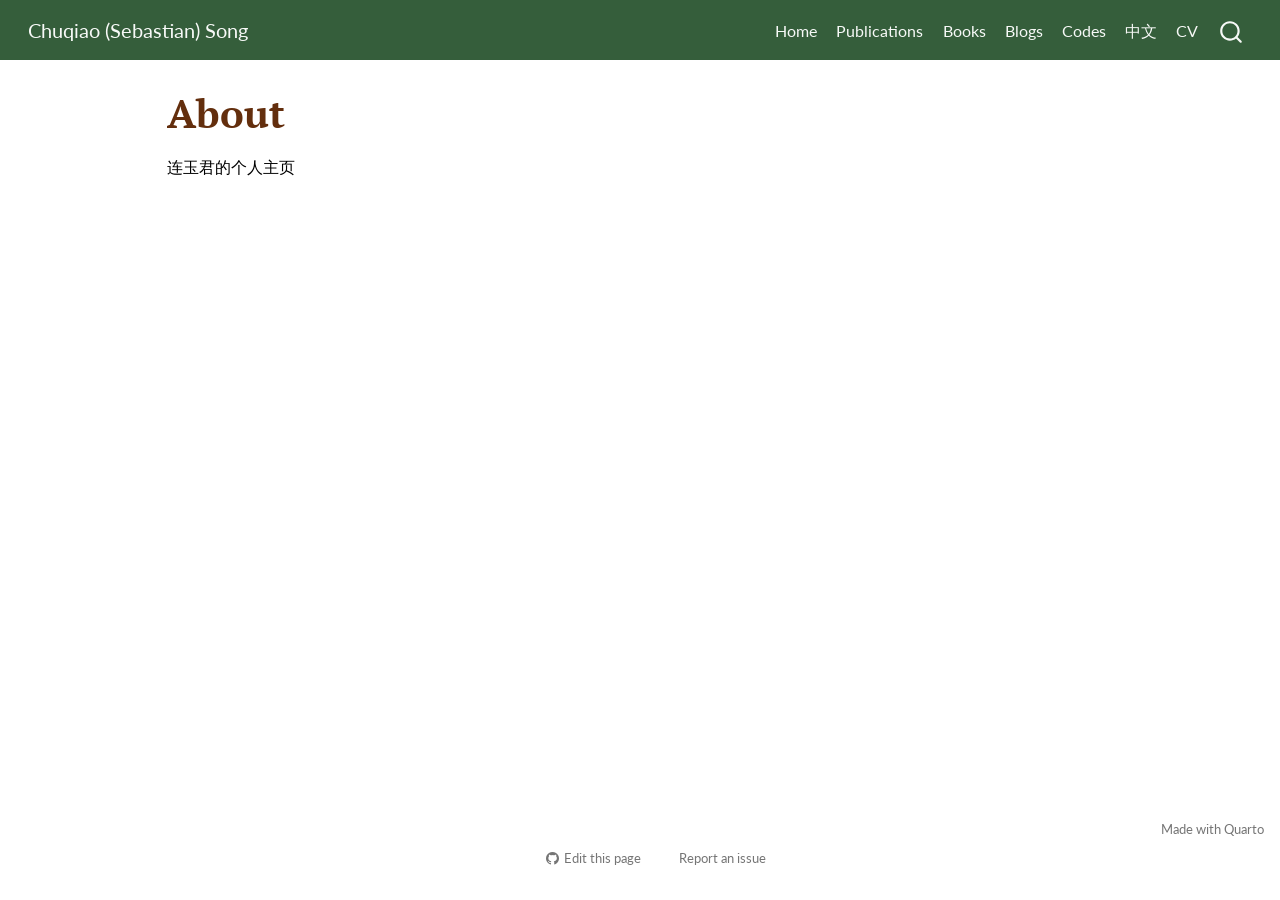
==== docs/about.html @ 5f9dcbe9 "page" ====
<!DOCTYPE html>
<html xmlns="http://www.w3.org/1999/xhtml" lang="en" xml:lang="en"><head>

<meta charset="utf-8">
<meta name="generator" content="quarto-1.8.26">

<meta name="viewport" content="width=device-width, initial-scale=1.0, user-scalable=yes">


<title>About – Chuqiao (Sebastian) Song</title>
<style>
code{white-space: pre-wrap;}
span.smallcaps{font-variant: small-caps;}
div.columns{display: flex; gap: min(4vw, 1.5em);}
div.column{flex: auto; overflow-x: auto;}
div.hanging-indent{margin-left: 1.5em; text-indent: -1.5em;}
ul.task-list{list-style: none;}
ul.task-list li input[type="checkbox"] {
  width: 0.8em;
  margin: 0 0.8em 0.2em -1em; /* quarto-specific, see https://github.com/quarto-dev/quarto-cli/issues/4556 */ 
  vertical-align: middle;
}
</style>


<script src="site_libs/quarto-nav/quarto-nav.js"></script>
<script src="site_libs/quarto-nav/headroom.min.js"></script>
<script src="site_libs/clipboard/clipboard.min.js"></script>
<script src="site_libs/quarto-search/autocomplete.umd.js"></script>
<script src="site_libs/quarto-search/fuse.min.js"></script>
<script src="site_libs/quarto-search/quarto-search.js"></script>
<meta name="quarto:offset" content="./">
<link href="./images/IMEG_1309.HEIC" rel="icon">
<script src="site_libs/quarto-html/quarto.js" type="module"></script>
<script src="site_libs/quarto-html/tabsets/tabsets.js" type="module"></script>
<script src="site_libs/quarto-html/axe/axe-check.js" type="module"></script>
<script src="site_libs/quarto-html/popper.min.js"></script>
<script src="site_libs/quarto-html/tippy.umd.min.js"></script>
<script src="site_libs/quarto-html/anchor.min.js"></script>
<link href="site_libs/quarto-html/tippy.css" rel="stylesheet">
<link href="site_libs/quarto-html/quarto-syntax-highlighting-2655609e4c4ce2e7dd4199da68fd4791.css" rel="stylesheet" id="quarto-text-highlighting-styles">
<script src="site_libs/bootstrap/bootstrap.min.js"></script>
<link href="site_libs/bootstrap/bootstrap-icons.css" rel="stylesheet">
<link href="site_libs/bootstrap/bootstrap-dcd3f882ce34d46ee7077e423b65942c.min.css" rel="stylesheet" append-hash="true" id="quarto-bootstrap" data-mode="light">
<script id="quarto-search-options" type="application/json">{
  "location": "navbar",
  "copy-button": false,
  "collapse-after": 3,
  "panel-placement": "end",
  "type": "overlay",
  "limit": 50,
  "keyboard-shortcut": [
    "f",
    "/",
    "s"
  ],
  "show-item-context": false,
  "language": {
    "search-no-results-text": "No results",
    "search-matching-documents-text": "matching documents",
    "search-copy-link-title": "Copy link to search",
    "search-hide-matches-text": "Hide additional matches",
    "search-more-match-text": "more match in this document",
    "search-more-matches-text": "more matches in this document",
    "search-clear-button-title": "Clear",
    "search-text-placeholder": "",
    "search-detached-cancel-button-title": "Cancel",
    "search-submit-button-title": "Submit",
    "search-label": "Search"
  }
}</script>


</head>

<body class="nav-fixed quarto-light">

<div id="quarto-search-results"></div>
  <header id="quarto-header" class="headroom fixed-top">
    <nav class="navbar navbar-expand-lg " data-bs-theme="dark">
      <div class="navbar-container container-fluid">
      <div class="navbar-brand-container mx-auto">
    <a class="navbar-brand" href="./index.html">
    <span class="navbar-title">Chuqiao (Sebastian) Song</span>
    </a>
  </div>
            <div id="quarto-search" class="" title="Search"></div>
          <button class="navbar-toggler" type="button" data-bs-toggle="collapse" data-bs-target="#navbarCollapse" aria-controls="navbarCollapse" role="menu" aria-expanded="false" aria-label="Toggle navigation" onclick="if (window.quartoToggleHeadroom) { window.quartoToggleHeadroom(); }">
  <span class="navbar-toggler-icon"></span>
</button>
          <div class="collapse navbar-collapse" id="navbarCollapse">
            <ul class="navbar-nav navbar-nav-scroll ms-auto">
  <li class="nav-item">
    <a class="nav-link" href="./index.html"> 
<span class="menu-text">Home</span></a>
  </li>  
  <li class="nav-item">
    <a class="nav-link" href="./publications.html"> 
<span class="menu-text">Publications</span></a>
  </li>  
  <li class="nav-item">
    <a class="nav-link" href="./books.html"> 
<span class="menu-text">Books</span></a>
  </li>  
  <li class="nav-item">
    <a class="nav-link" href="./blog.html"> 
<span class="menu-text">Blogs</span></a>
  </li>  
  <li class="nav-item">
    <a class="nav-link" href="./codes.html"> 
<span class="menu-text">Codes</span></a>
  </li>  
  <li class="nav-item">
    <a class="nav-link" href="./Chinese.html"> 
<span class="menu-text">中文</span></a>
  </li>  
  <li class="nav-item">
    <a class="nav-link" href="./CV_Chuqiao_SONG_Final.pdf"> 
<span class="menu-text">CV</span></a>
  </li>  
</ul>
          </div> <!-- /navcollapse -->
            <div class="quarto-navbar-tools">
</div>
      </div> <!-- /container-fluid -->
    </nav>
</header>
<!-- content -->
<div id="quarto-content" class="quarto-container page-columns page-rows-contents page-layout-article page-navbar">
<!-- sidebar -->
<!-- margin-sidebar -->
    <div id="quarto-margin-sidebar" class="sidebar margin-sidebar zindex-bottom">
        
    </div>
<!-- main -->
<main class="content" id="quarto-document-content">

<header id="title-block-header" class="quarto-title-block default">
<div class="quarto-title">
<h1 class="title">About</h1>
</div>



<div class="quarto-title-meta">

    
  
    
  </div>
  


</header>


<p>连玉君的个人主页</p>



</main> <!-- /main -->
<script id="quarto-html-after-body" type="application/javascript">
  window.document.addEventListener("DOMContentLoaded", function (event) {
    const icon = "";
    const anchorJS = new window.AnchorJS();
    anchorJS.options = {
      placement: 'right',
      icon: icon
    };
    anchorJS.add('.anchored');
    const isCodeAnnotation = (el) => {
      for (const clz of el.classList) {
        if (clz.startsWith('code-annotation-')) {                     
          return true;
        }
      }
      return false;
    }
    const onCopySuccess = function(e) {
      // button target
      const button = e.trigger;
      // don't keep focus
      button.blur();
      // flash "checked"
      button.classList.add('code-copy-button-checked');
      var currentTitle = button.getAttribute("title");
      button.setAttribute("title", "Copied!");
      let tooltip;
      if (window.bootstrap) {
        button.setAttribute("data-bs-toggle", "tooltip");
        button.setAttribute("data-bs-placement", "left");
        button.setAttribute("data-bs-title", "Copied!");
        tooltip = new bootstrap.Tooltip(button, 
          { trigger: "manual", 
            customClass: "code-copy-button-tooltip",
            offset: [0, -8]});
        tooltip.show();    
      }
      setTimeout(function() {
        if (tooltip) {
          tooltip.hide();
          button.removeAttribute("data-bs-title");
          button.removeAttribute("data-bs-toggle");
          button.removeAttribute("data-bs-placement");
        }
        button.setAttribute("title", currentTitle);
        button.classList.remove('code-copy-button-checked');
      }, 1000);
      // clear code selection
      e.clearSelection();
    }
    const getTextToCopy = function(trigger) {
      const outerScaffold = trigger.parentElement.cloneNode(true);
      const codeEl = outerScaffold.querySelector('code');
      for (const childEl of codeEl.children) {
        if (isCodeAnnotation(childEl)) {
          childEl.remove();
        }
      }
      return codeEl.innerText;
    }
    const clipboard = new window.ClipboardJS('.code-copy-button:not([data-in-quarto-modal])', {
      text: getTextToCopy
    });
    clipboard.on('success', onCopySuccess);
    if (window.document.getElementById('quarto-embedded-source-code-modal')) {
      const clipboardModal = new window.ClipboardJS('.code-copy-button[data-in-quarto-modal]', {
        text: getTextToCopy,
        container: window.document.getElementById('quarto-embedded-source-code-modal')
      });
      clipboardModal.on('success', onCopySuccess);
    }
      var localhostRegex = new RegExp(/^(?:http|https):\/\/localhost\:?[0-9]*\//);
      var mailtoRegex = new RegExp(/^mailto:/);
        var filterRegex = new RegExp("https:\/\/songcssebastian\.github\.io");
      var isInternal = (href) => {
          return filterRegex.test(href) || localhostRegex.test(href) || mailtoRegex.test(href);
      }
      // Inspect non-navigation links and adorn them if external
     var links = window.document.querySelectorAll('a[href]:not(.nav-link):not(.navbar-brand):not(.toc-action):not(.sidebar-link):not(.sidebar-item-toggle):not(.pagination-link):not(.no-external):not([aria-hidden]):not(.dropdown-item):not(.quarto-navigation-tool):not(.about-link)');
      for (var i=0; i<links.length; i++) {
        const link = links[i];
        if (!isInternal(link.href)) {
          // undo the damage that might have been done by quarto-nav.js in the case of
          // links that we want to consider external
          if (link.dataset.originalHref !== undefined) {
            link.href = link.dataset.originalHref;
          }
        }
      }
    function tippyHover(el, contentFn, onTriggerFn, onUntriggerFn) {
      const config = {
        allowHTML: true,
        maxWidth: 500,
        delay: 100,
        arrow: false,
        appendTo: function(el) {
            return el.parentElement;
        },
        interactive: true,
        interactiveBorder: 10,
        theme: 'quarto',
        placement: 'bottom-start',
      };
      if (contentFn) {
        config.content = contentFn;
      }
      if (onTriggerFn) {
        config.onTrigger = onTriggerFn;
      }
      if (onUntriggerFn) {
        config.onUntrigger = onUntriggerFn;
      }
      window.tippy(el, config); 
    }
    const noterefs = window.document.querySelectorAll('a[role="doc-noteref"]');
    for (var i=0; i<noterefs.length; i++) {
      const ref = noterefs[i];
      tippyHover(ref, function() {
        // use id or data attribute instead here
        let href = ref.getAttribute('data-footnote-href') || ref.getAttribute('href');
        try { href = new URL(href).hash; } catch {}
        const id = href.replace(/^#\/?/, "");
        const note = window.document.getElementById(id);
        if (note) {
          return note.innerHTML;
        } else {
          return "";
        }
      });
    }
    const xrefs = window.document.querySelectorAll('a.quarto-xref');
    const processXRef = (id, note) => {
      // Strip column container classes
      const stripColumnClz = (el) => {
        el.classList.remove("page-full", "page-columns");
        if (el.children) {
          for (const child of el.children) {
            stripColumnClz(child);
          }
        }
      }
      stripColumnClz(note)
      if (id === null || id.startsWith('sec-')) {
        // Special case sections, only their first couple elements
        const container = document.createElement("div");
        if (note.children && note.children.length > 2) {
          container.appendChild(note.children[0].cloneNode(true));
          for (let i = 1; i < note.children.length; i++) {
            const child = note.children[i];
            if (child.tagName === "P" && child.innerText === "") {
              continue;
            } else {
              container.appendChild(child.cloneNode(true));
              break;
            }
          }
          if (window.Quarto?.typesetMath) {
            window.Quarto.typesetMath(container);
          }
          return container.innerHTML
        } else {
          if (window.Quarto?.typesetMath) {
            window.Quarto.typesetMath(note);
          }
          return note.innerHTML;
        }
      } else {
        // Remove any anchor links if they are present
        const anchorLink = note.querySelector('a.anchorjs-link');
        if (anchorLink) {
          anchorLink.remove();
        }
        if (window.Quarto?.typesetMath) {
          window.Quarto.typesetMath(note);
        }
        if (note.classList.contains("callout")) {
          return note.outerHTML;
        } else {
          return note.innerHTML;
        }
      }
    }
    for (var i=0; i<xrefs.length; i++) {
      const xref = xrefs[i];
      tippyHover(xref, undefined, function(instance) {
        instance.disable();
        let url = xref.getAttribute('href');
        let hash = undefined; 
        if (url.startsWith('#')) {
          hash = url;
        } else {
          try { hash = new URL(url).hash; } catch {}
        }
        if (hash) {
          const id = hash.replace(/^#\/?/, "");
          const note = window.document.getElementById(id);
          if (note !== null) {
            try {
              const html = processXRef(id, note.cloneNode(true));
              instance.setContent(html);
            } finally {
              instance.enable();
              instance.show();
            }
          } else {
            // See if we can fetch this
            fetch(url.split('#')[0])
            .then(res => res.text())
            .then(html => {
              const parser = new DOMParser();
              const htmlDoc = parser.parseFromString(html, "text/html");
              const note = htmlDoc.getElementById(id);
              if (note !== null) {
                const html = processXRef(id, note);
                instance.setContent(html);
              } 
            }).finally(() => {
              instance.enable();
              instance.show();
            });
          }
        } else {
          // See if we can fetch a full url (with no hash to target)
          // This is a special case and we should probably do some content thinning / targeting
          fetch(url)
          .then(res => res.text())
          .then(html => {
            const parser = new DOMParser();
            const htmlDoc = parser.parseFromString(html, "text/html");
            const note = htmlDoc.querySelector('main.content');
            if (note !== null) {
              // This should only happen for chapter cross references
              // (since there is no id in the URL)
              // remove the first header
              if (note.children.length > 0 && note.children[0].tagName === "HEADER") {
                note.children[0].remove();
              }
              const html = processXRef(null, note);
              instance.setContent(html);
            } 
          }).finally(() => {
            instance.enable();
            instance.show();
          });
        }
      }, function(instance) {
      });
    }
        let selectedAnnoteEl;
        const selectorForAnnotation = ( cell, annotation) => {
          let cellAttr = 'data-code-cell="' + cell + '"';
          let lineAttr = 'data-code-annotation="' +  annotation + '"';
          const selector = 'span[' + cellAttr + '][' + lineAttr + ']';
          return selector;
        }
        const selectCodeLines = (annoteEl) => {
          const doc = window.document;
          const targetCell = annoteEl.getAttribute("data-target-cell");
          const targetAnnotation = annoteEl.getAttribute("data-target-annotation");
          const annoteSpan = window.document.querySelector(selectorForAnnotation(targetCell, targetAnnotation));
          const lines = annoteSpan.getAttribute("data-code-lines").split(",");
          const lineIds = lines.map((line) => {
            return targetCell + "-" + line;
          })
          let top = null;
          let height = null;
          let parent = null;
          if (lineIds.length > 0) {
              //compute the position of the single el (top and bottom and make a div)
              const el = window.document.getElementById(lineIds[0]);
              top = el.offsetTop;
              height = el.offsetHeight;
              parent = el.parentElement.parentElement;
            if (lineIds.length > 1) {
              const lastEl = window.document.getElementById(lineIds[lineIds.length - 1]);
              const bottom = lastEl.offsetTop + lastEl.offsetHeight;
              height = bottom - top;
            }
            if (top !== null && height !== null && parent !== null) {
              // cook up a div (if necessary) and position it 
              let div = window.document.getElementById("code-annotation-line-highlight");
              if (div === null) {
                div = window.document.createElement("div");
                div.setAttribute("id", "code-annotation-line-highlight");
                div.style.position = 'absolute';
                parent.appendChild(div);
              }
              div.style.top = top - 2 + "px";
              div.style.height = height + 4 + "px";
              div.style.left = 0;
              let gutterDiv = window.document.getElementById("code-annotation-line-highlight-gutter");
              if (gutterDiv === null) {
                gutterDiv = window.document.createElement("div");
                gutterDiv.setAttribute("id", "code-annotation-line-highlight-gutter");
                gutterDiv.style.position = 'absolute';
                const codeCell = window.document.getElementById(targetCell);
                const gutter = codeCell.querySelector('.code-annotation-gutter');
                gutter.appendChild(gutterDiv);
              }
              gutterDiv.style.top = top - 2 + "px";
              gutterDiv.style.height = height + 4 + "px";
            }
            selectedAnnoteEl = annoteEl;
          }
        };
        const unselectCodeLines = () => {
          const elementsIds = ["code-annotation-line-highlight", "code-annotation-line-highlight-gutter"];
          elementsIds.forEach((elId) => {
            const div = window.document.getElementById(elId);
            if (div) {
              div.remove();
            }
          });
          selectedAnnoteEl = undefined;
        };
          // Handle positioning of the toggle
      window.addEventListener(
        "resize",
        throttle(() => {
          elRect = undefined;
          if (selectedAnnoteEl) {
            selectCodeLines(selectedAnnoteEl);
          }
        }, 10)
      );
      function throttle(fn, ms) {
      let throttle = false;
      let timer;
        return (...args) => {
          if(!throttle) { // first call gets through
              fn.apply(this, args);
              throttle = true;
          } else { // all the others get throttled
              if(timer) clearTimeout(timer); // cancel #2
              timer = setTimeout(() => {
                fn.apply(this, args);
                timer = throttle = false;
              }, ms);
          }
        };
      }
        // Attach click handler to the DT
        const annoteDls = window.document.querySelectorAll('dt[data-target-cell]');
        for (const annoteDlNode of annoteDls) {
          annoteDlNode.addEventListener('click', (event) => {
            const clickedEl = event.target;
            if (clickedEl !== selectedAnnoteEl) {
              unselectCodeLines();
              const activeEl = window.document.querySelector('dt[data-target-cell].code-annotation-active');
              if (activeEl) {
                activeEl.classList.remove('code-annotation-active');
              }
              selectCodeLines(clickedEl);
              clickedEl.classList.add('code-annotation-active');
            } else {
              // Unselect the line
              unselectCodeLines();
              clickedEl.classList.remove('code-annotation-active');
            }
          });
        }
    const findCites = (el) => {
      const parentEl = el.parentElement;
      if (parentEl) {
        const cites = parentEl.dataset.cites;
        if (cites) {
          return {
            el,
            cites: cites.split(' ')
          };
        } else {
          return findCites(el.parentElement)
        }
      } else {
        return undefined;
      }
    };
    var bibliorefs = window.document.querySelectorAll('a[role="doc-biblioref"]');
    for (var i=0; i<bibliorefs.length; i++) {
      const ref = bibliorefs[i];
      const citeInfo = findCites(ref);
      if (citeInfo) {
        tippyHover(citeInfo.el, function() {
          var popup = window.document.createElement('div');
          citeInfo.cites.forEach(function(cite) {
            var citeDiv = window.document.createElement('div');
            citeDiv.classList.add('hanging-indent');
            citeDiv.classList.add('csl-entry');
            var biblioDiv = window.document.getElementById('ref-' + cite);
            if (biblioDiv) {
              citeDiv.innerHTML = biblioDiv.innerHTML;
            }
            popup.appendChild(citeDiv);
          });
          return popup.innerHTML;
        });
      }
    }
  });
  </script>
</div> <!-- /content -->
<footer class="footer">
  <div class="nav-footer">
    <div class="nav-footer-left">
      &nbsp;
    </div>   
    <div class="nav-footer-center">
      &nbsp;
    <div class="toc-actions"><ul><li><a href="https://github.com/ss-sebastian/sebastian_song_personal_page.github.io/edit/main/about.qmd" class="toc-action"><i class="bi bi-github"></i>Edit this page</a></li><li><a href="https://github.com/ss-sebastian/sebastian_song_personal_page.github.io/issues/new" class="toc-action"><i class="bi empty"></i>Report an issue</a></li></ul></div></div>
    <div class="nav-footer-right">
<p>Made with <a href="https://quarto.org/">Quarto</a><br></p>
</div>
  </div>
</footer>




</body></html>
---- docs/site_libs/quarto-html/tippy.css ----
.tippy-box[data-animation=fade][data-state=hidden]{opacity:0}[data-tippy-root]{max-width:calc(100vw - 10px)}.tippy-box{position:relative;background-color:#333;color:#fff;border-radius:4px;font-size:14px;line-height:1.4;white-space:normal;outline:0;transition-property:transform,visibility,opacity}.tippy-box[data-placement^=top]>.tippy-arrow{bottom:0}.tippy-box[data-placement^=top]>.tippy-arrow:before{bottom:-7px;left:0;border-width:8px 8px 0;border-top-color:initial;transform-origin:center top}.tippy-box[data-placement^=bottom]>.tippy-arrow{top:0}.tippy-box[data-placement^=bottom]>.tippy-arrow:before{top:-7px;left:0;border-width:0 8px 8px;border-bottom-color:initial;transform-origin:center bottom}.tippy-box[data-placement^=left]>.tippy-arrow{right:0}.tippy-box[data-placement^=left]>.tippy-arrow:before{border-width:8px 0 8px 8px;border-left-color:initial;right:-7px;transform-origin:center left}.tippy-box[data-placement^=right]>.tippy-arrow{left:0}.tippy-box[data-placement^=right]>.tippy-arrow:before{left:-7px;border-width:8px 8px 8px 0;border-right-color:initial;transform-origin:center right}.tippy-box[data-inertia][data-state=visible]{transition-timing-function:cubic-bezier(.54,1.5,.38,1.11)}.tippy-arrow{width:16px;height:16px;color:#333}.tippy-arrow:before{content:"";position:absolute;border-color:transparent;border-style:solid}.tippy-content{position:relative;padding:5px 9px;z-index:1}
---- docs/site_libs/quarto-html/quarto-syntax-highlighting-2655609e4c4ce2e7dd4199da68fd4791.css ----
/* quarto syntax highlight colors */
:root {
  --quarto-hl-ot-color: #003B4F;
  --quarto-hl-at-color: #657422;
  --quarto-hl-ss-color: #20794D;
  --quarto-hl-an-color: #5E5E5E;
  --quarto-hl-fu-color: #4758AB;
  --quarto-hl-st-color: #20794D;
  --quarto-hl-cf-color: #003B4F;
  --quarto-hl-op-color: #5E5E5E;
  --quarto-hl-er-color: #AD0000;
  --quarto-hl-bn-color: #AD0000;
  --quarto-hl-al-color: #AD0000;
  --quarto-hl-va-color: #111111;
  --quarto-hl-bu-color: inherit;
  --quarto-hl-ex-color: inherit;
  --quarto-hl-pp-color: #AD0000;
  --quarto-hl-in-color: #5E5E5E;
  --quarto-hl-vs-color: #20794D;
  --quarto-hl-wa-color: #5E5E5E;
  --quarto-hl-do-color: #5E5E5E;
  --quarto-hl-im-color: #00769E;
  --quarto-hl-ch-color: #20794D;
  --quarto-hl-dt-color: #AD0000;
  --quarto-hl-fl-color: #AD0000;
  --quarto-hl-co-color: #5E5E5E;
  --quarto-hl-cv-color: #5E5E5E;
  --quarto-hl-cn-color: #8f5902;
  --quarto-hl-sc-color: #5E5E5E;
  --quarto-hl-dv-color: #AD0000;
  --quarto-hl-kw-color: #003B4F;
}

/* other quarto variables */
:root {
  --quarto-font-monospace: "Source Code Pro", monospace;
}

/* syntax highlight based on Pandoc's rules */
pre > code.sourceCode > span {
  color: #003B4F;
}

code.sourceCode > span {
  color: #003B4F;
}

div.sourceCode,
div.sourceCode pre.sourceCode {
  color: #003B4F;
}

/* Normal */
code span {
  color: #003B4F;
}

/* Alert */
code span.al {
  color: #AD0000;
  font-style: inherit;
}

/* Annotation */
code span.an {
  color: #5E5E5E;
  font-style: inherit;
}

/* Attribute */
code span.at {
  color: #657422;
  font-style: inherit;
}

/* BaseN */
code span.bn {
  color: #AD0000;
  font-style: inherit;
}

/* BuiltIn */
code span.bu {
  font-style: inherit;
}

/* ControlFlow */
code span.cf {
  color: #003B4F;
  font-weight: bold;
  font-style: inherit;
}

/* Char */
code span.ch {
  color: #20794D;
  font-style: inherit;
}

/* Constant */
code span.cn {
  color: #8f5902;
  font-style: inherit;
}

/* Comment */
code span.co {
  color: #5E5E5E;
  font-style: inherit;
}

/* CommentVar */
code span.cv {
  color: #5E5E5E;
  font-style: italic;
}

/* Documentation */
code span.do {
  color: #5E5E5E;
  font-style: italic;
}

/* DataType */
code span.dt {
  color: #AD0000;
  font-style: inherit;
}

/* DecVal */
code span.dv {
  color: #AD0000;
  font-style: inherit;
}

/* Error */
code span.er {
  color: #AD0000;
  font-style: inherit;
}

/* Extension */
code span.ex {
  font-style: inherit;
}

/* Float */
code span.fl {
  color: #AD0000;
  font-style: inherit;
}

/* Function */
code span.fu {
  color: #4758AB;
  font-style: inherit;
}

/* Import */
code span.im {
  color: #00769E;
  font-style: inherit;
}

/* Information */
code span.in {
  color: #5E5E5E;
  font-style: inherit;
}

/* Keyword */
code span.kw {
  color: #003B4F;
  font-weight: bold;
  font-style: inherit;
}

/* Operator */
code span.op {
  color: #5E5E5E;
  font-style: inherit;
}

/* Other */
code span.ot {
  color: #003B4F;
  font-style: inherit;
}

/* Preprocessor */
code span.pp {
  color: #AD0000;
  font-style: inherit;
}

/* SpecialChar */
code span.sc {
  color: #5E5E5E;
  font-style: inherit;
}

/* SpecialString */
code span.ss {
  color: #20794D;
  font-style: inherit;
}

/* String */
code span.st {
  color: #20794D;
  font-style: inherit;
}

/* Variable */
code span.va {
  color: #111111;
  font-style: inherit;
}

/* VerbatimString */
code span.vs {
  color: #20794D;
  font-style: inherit;
}

/* Warning */
code span.wa {
  color: #5E5E5E;
  font-style: italic;
}

.prevent-inlining {
  content: "</";
}

/*# sourceMappingURL=0ddba770f7a41a16e2a82f3df2d36821.css.map */
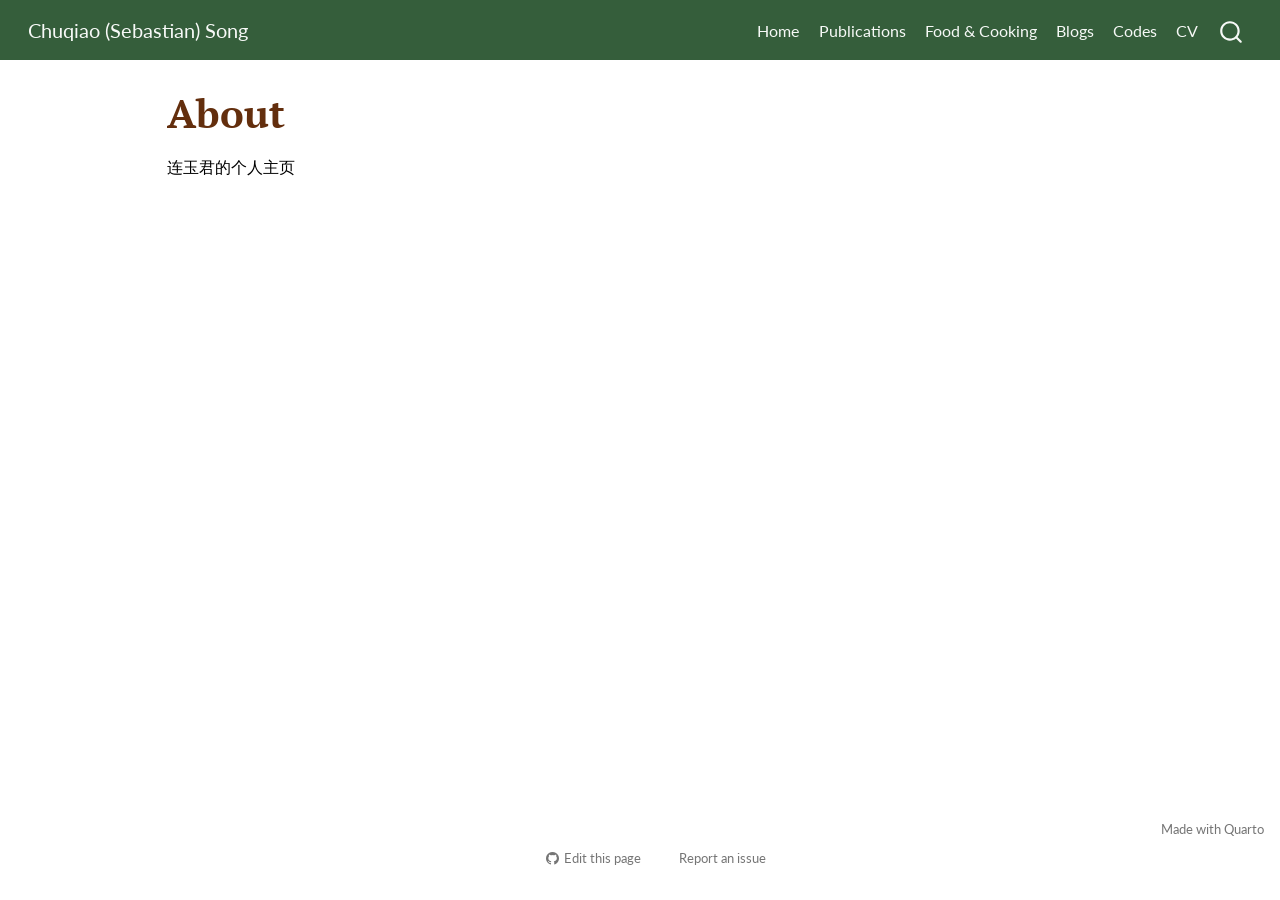
==== commit d83d68de: "food" ====
--- a/docs/about.html
+++ b/docs/about.html
@@ -99,8 +99,8 @@
 <span class="menu-text">Publications</span></a>
   </li>  
   <li class="nav-item">
-    <a class="nav-link" href="./books.html"> 
-<span class="menu-text">Books</span></a>
+    <a class="nav-link" href="./food.html"> 
+<span class="menu-text">Food &amp; Cooking</span></a>
   </li>  
   <li class="nav-item">
     <a class="nav-link" href="./blog.html"> 
@@ -109,10 +109,6 @@
   <li class="nav-item">
     <a class="nav-link" href="./codes.html"> 
 <span class="menu-text">Codes</span></a>
-  </li>  
-  <li class="nav-item">
-    <a class="nav-link" href="./Chinese.html"> 
-<span class="menu-text">中文</span></a>
   </li>  
   <li class="nav-item">
     <a class="nav-link" href="./CV_Chuqiao_SONG_Final.pdf"> 
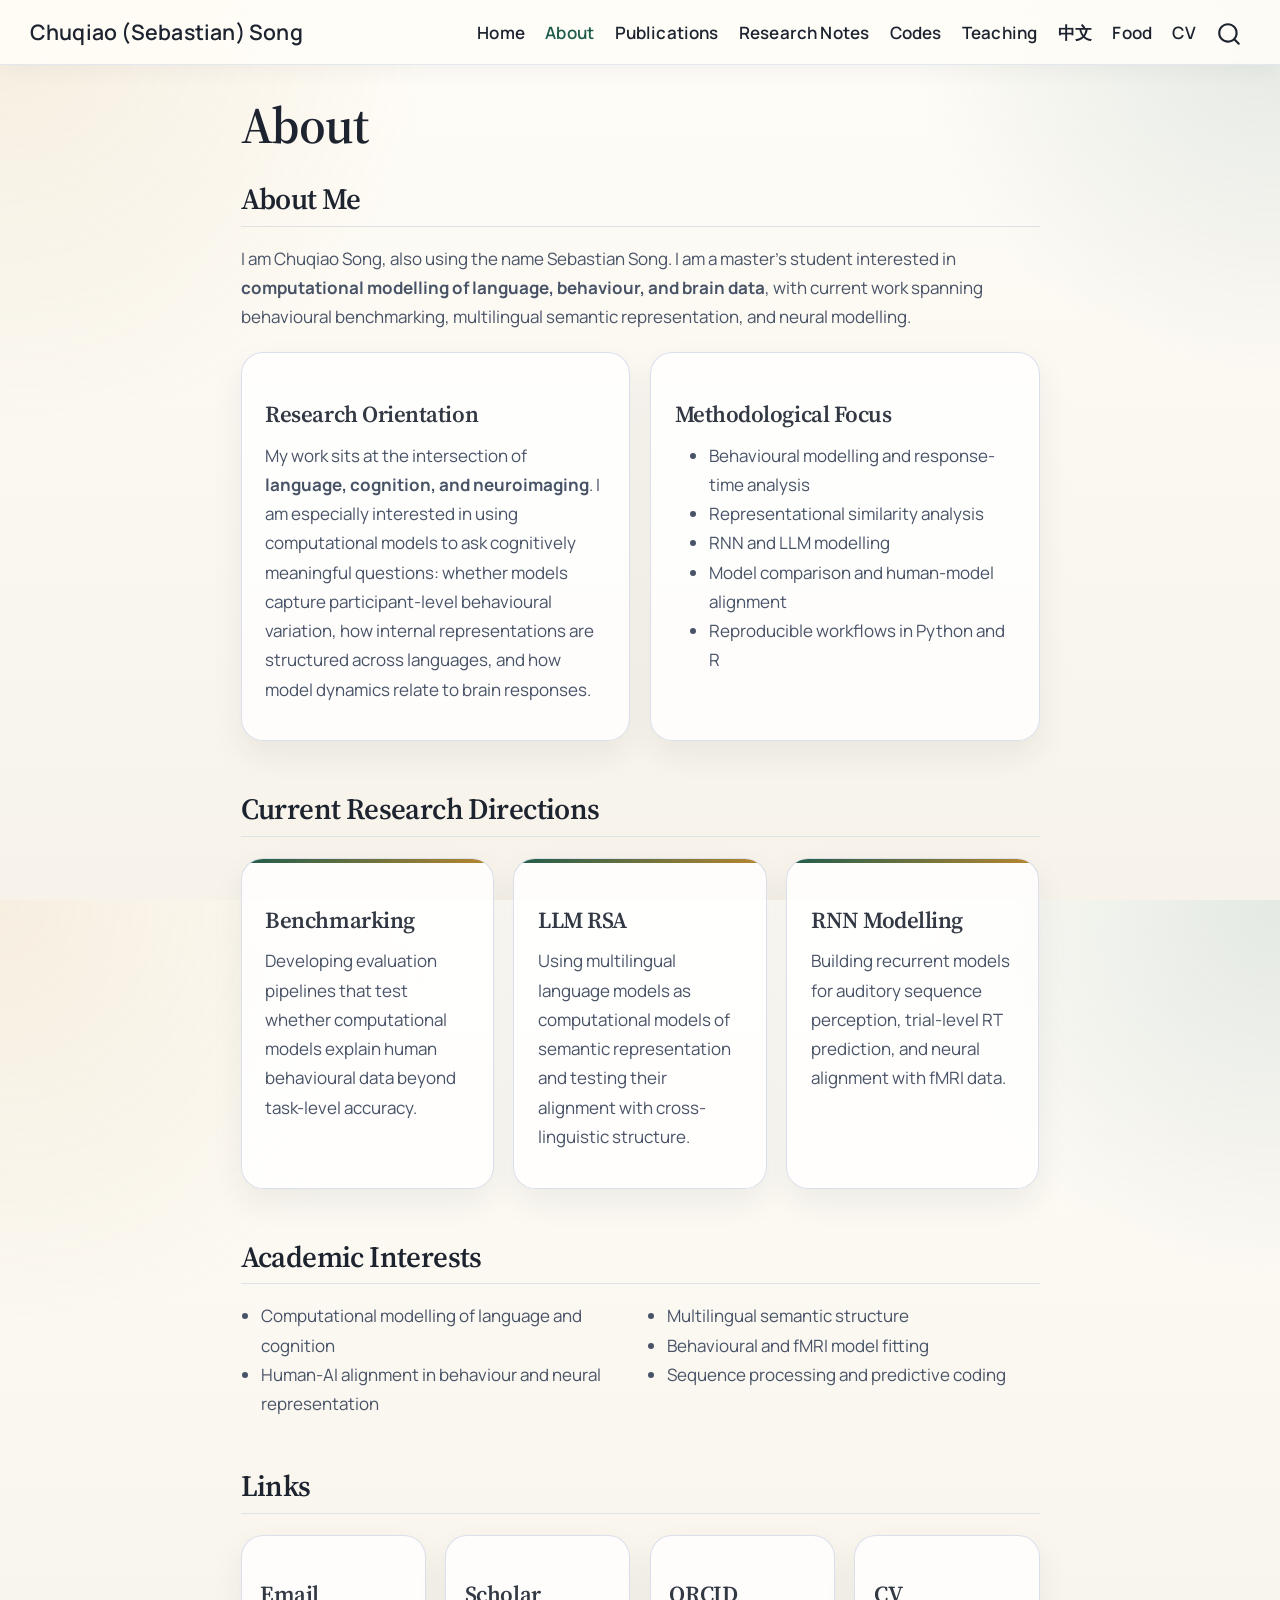
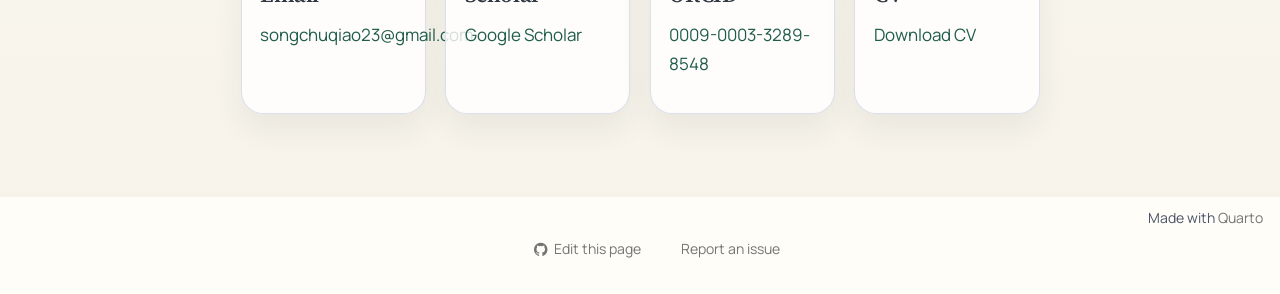
==== commit eb8609a7: "updates" ====
--- a/docs/about.html
+++ b/docs/about.html
@@ -30,7 +30,7 @@
 <script src="site_libs/quarto-search/fuse.min.js"></script>
 <script src="site_libs/quarto-search/quarto-search.js"></script>
 <meta name="quarto:offset" content="./">
-<link href="./images/IMEG_1309.HEIC" rel="icon">
+<link href="./images/IMEG_1309.png" rel="icon" type="image/png">
 <script src="site_libs/quarto-html/quarto.js" type="module"></script>
 <script src="site_libs/quarto-html/tabsets/tabsets.js" type="module"></script>
 <script src="site_libs/quarto-html/axe/axe-check.js" type="module"></script>
@@ -38,10 +38,10 @@
 <script src="site_libs/quarto-html/tippy.umd.min.js"></script>
 <script src="site_libs/quarto-html/anchor.min.js"></script>
 <link href="site_libs/quarto-html/tippy.css" rel="stylesheet">
-<link href="site_libs/quarto-html/quarto-syntax-highlighting-2655609e4c4ce2e7dd4199da68fd4791.css" rel="stylesheet" id="quarto-text-highlighting-styles">
+<link href="site_libs/quarto-html/quarto-syntax-highlighting-4ddf543e2355fdfec88fa953ceab072a.css" rel="stylesheet" id="quarto-text-highlighting-styles">
 <script src="site_libs/bootstrap/bootstrap.min.js"></script>
 <link href="site_libs/bootstrap/bootstrap-icons.css" rel="stylesheet">
-<link href="site_libs/bootstrap/bootstrap-dcd3f882ce34d46ee7077e423b65942c.min.css" rel="stylesheet" append-hash="true" id="quarto-bootstrap" data-mode="light">
+<link href="site_libs/bootstrap/bootstrap-bd5d660374811c8d679b841d93a1e5d9.min.css" rel="stylesheet" append-hash="true" id="quarto-bootstrap" data-mode="light">
 <script id="quarto-search-options" type="application/json">{
   "location": "navbar",
   "copy-button": false,
@@ -73,7 +73,7 @@
 
 </head>
 
-<body class="nav-fixed quarto-light">
+<body class="nav-fixed fullcontent quarto-light">
 
 <div id="quarto-search-results"></div>
   <header id="quarto-header" class="headroom fixed-top">
@@ -95,20 +95,32 @@
 <span class="menu-text">Home</span></a>
   </li>  
   <li class="nav-item">
+    <a class="nav-link active" href="./about.html" aria-current="page"> 
+<span class="menu-text">About</span></a>
+  </li>  
+  <li class="nav-item">
     <a class="nav-link" href="./publications.html"> 
 <span class="menu-text">Publications</span></a>
   </li>  
   <li class="nav-item">
-    <a class="nav-link" href="./food.html"> 
-<span class="menu-text">Food &amp; Cooking</span></a>
-  </li>  
-  <li class="nav-item">
     <a class="nav-link" href="./blog.html"> 
-<span class="menu-text">Blogs</span></a>
+<span class="menu-text">Research Notes</span></a>
   </li>  
   <li class="nav-item">
     <a class="nav-link" href="./codes.html"> 
 <span class="menu-text">Codes</span></a>
+  </li>  
+  <li class="nav-item">
+    <a class="nav-link" href="./Teaching.html"> 
+<span class="menu-text">Teaching</span></a>
+  </li>  
+  <li class="nav-item">
+    <a class="nav-link" href="./Chinese.html"> 
+<span class="menu-text">中文</span></a>
+  </li>  
+  <li class="nav-item">
+    <a class="nav-link" href="./food.html"> 
+<span class="menu-text">Food</span></a>
   </li>  
   <li class="nav-item">
     <a class="nav-link" href="./CV_Chuqiao_SONG_Final.pdf"> 
@@ -125,9 +137,7 @@
 <div id="quarto-content" class="quarto-container page-columns page-rows-contents page-layout-article page-navbar">
 <!-- sidebar -->
 <!-- margin-sidebar -->
-    <div id="quarto-margin-sidebar" class="sidebar margin-sidebar zindex-bottom">
-        
-    </div>
+    
 <!-- main -->
 <main class="content" id="quarto-document-content">
 
@@ -150,9 +160,78 @@
 </header>
 
 
-<p>连玉君的个人主页</p>
-
-
+<section id="about-me" class="level2 page-hero">
+<h2 class="anchored" data-anchor-id="about-me">About Me</h2>
+<p>I am Chuqiao Song, also using the name Sebastian Song. I am a master’s student interested in <strong>computational modelling of language, behaviour, and brain data</strong>, with current work spanning behavioural benchmarking, multilingual semantic representation, and neural modelling.</p>
+</section>
+<div class="grid-two">
+<section id="research-orientation" class="level3 panel-card">
+<h3 class="anchored" data-anchor-id="research-orientation">Research Orientation</h3>
+<p>My work sits at the intersection of <strong>language, cognition, and neuroimaging</strong>. I am especially interested in using computational models to ask cognitively meaningful questions: whether models capture participant-level behavioural variation, how internal representations are structured across languages, and how model dynamics relate to brain responses.</p>
+</section>
+<section id="methodological-focus" class="level3 panel-card">
+<h3 class="anchored" data-anchor-id="methodological-focus">Methodological Focus</h3>
+<ul>
+<li>Behavioural modelling and response-time analysis</li>
+<li>Representational similarity analysis</li>
+<li>RNN and LLM modelling</li>
+<li>Model comparison and human-model alignment</li>
+<li>Reproducible workflows in Python and R</li>
+</ul>
+</section>
+</div>
+<section id="current-research-directions" class="level2">
+<h2 class="anchored" data-anchor-id="current-research-directions">Current Research Directions</h2>
+<div class="feature-grid">
+<section id="benchmarking" class="level3 feature-card">
+<h3 class="anchored" data-anchor-id="benchmarking">Benchmarking</h3>
+<p>Developing evaluation pipelines that test whether computational models explain human behavioural data beyond task-level accuracy.</p>
+</section>
+<section id="llm-rsa" class="level3 feature-card">
+<h3 class="anchored" data-anchor-id="llm-rsa">LLM RSA</h3>
+<p>Using multilingual language models as computational models of semantic representation and testing their alignment with cross-linguistic structure.</p>
+</section>
+<section id="rnn-modelling" class="level3 feature-card">
+<h3 class="anchored" data-anchor-id="rnn-modelling">RNN Modelling</h3>
+<p>Building recurrent models for auditory sequence perception, trial-level RT prediction, and neural alignment with fMRI data.</p>
+</section>
+</div>
+</section>
+<section id="academic-interests" class="level2">
+<h2 class="anchored" data-anchor-id="academic-interests">Academic Interests</h2>
+<div class="interest-list">
+<ul>
+<li>Computational modelling of language and cognition</li>
+<li>Human-AI alignment in behaviour and neural representation</li>
+<li>Multilingual semantic structure</li>
+<li>Behavioural and fMRI model fitting</li>
+<li>Sequence processing and predictive coding</li>
+</ul>
+</div>
+</section>
+<section id="links" class="level2">
+<h2 class="anchored" data-anchor-id="links">Links</h2>
+<div class="tool-grid">
+<section id="email" class="level3 tool-card">
+<h3 class="anchored" data-anchor-id="email">Email</h3>
+<p><a href="mailto:songchuqiao23@gmail.com">songchuqiao23@gmail.com</a></p>
+</section>
+<section id="scholar" class="level3 tool-card">
+<h3 class="anchored" data-anchor-id="scholar">Scholar</h3>
+<p><a href="https://scholar.google.com/citations?user=WkLFQc0AAAAJ&amp;hl=en">Google Scholar</a></p>
+</section>
+<section id="orcid" class="level3 tool-card">
+<h3 class="anchored" data-anchor-id="orcid">ORCID</h3>
+<p><a href="https://orcid.org/0009-0003-3289-8548">0009-0003-3289-8548</a></p>
+</section>
+<section id="cv" class="level3 tool-card">
+<h3 class="anchored" data-anchor-id="cv">CV</h3>
+<p><a href="CV_Chuqiao_SONG_Final.pdf">Download CV</a></p>
+</section>
+</div>
+
+
+</section>
 
 </main> <!-- /main -->
 <script id="quarto-html-after-body" type="application/javascript">
@@ -563,7 +642,7 @@
     </div>   
     <div class="nav-footer-center">
       &nbsp;
-    <div class="toc-actions"><ul><li><a href="https://github.com/ss-sebastian/sebastian_song_personal_page.github.io/edit/main/about.qmd" class="toc-action"><i class="bi bi-github"></i>Edit this page</a></li><li><a href="https://github.com/ss-sebastian/sebastian_song_personal_page.github.io/issues/new" class="toc-action"><i class="bi empty"></i>Report an issue</a></li></ul></div></div>
+    <div class="toc-actions"><ul><li><a href="https://github.com/ss-sebastian/songcssebastian.github.io/edit/main/about.qmd" class="toc-action"><i class="bi bi-github"></i>Edit this page</a></li><li><a href="https://github.com/ss-sebastian/songcssebastian.github.io/issues/new" class="toc-action"><i class="bi empty"></i>Report an issue</a></li></ul></div></div>
     <div class="nav-footer-right">
 <p>Made with <a href="https://quarto.org/">Quarto</a><br></p>
 </div>
--- a/docs/site_libs/quarto-html/quarto-syntax-highlighting-4ddf543e2355fdfec88fa953ceab072a.css
+++ b/docs/site_libs/quarto-html/quarto-syntax-highlighting-4ddf543e2355fdfec88fa953ceab072a.css
@@ -0,0 +1,236 @@
+/* quarto syntax highlight colors */
+:root {
+  --quarto-hl-ot-color: #003B4F;
+  --quarto-hl-at-color: #657422;
+  --quarto-hl-ss-color: #20794D;
+  --quarto-hl-an-color: #5E5E5E;
+  --quarto-hl-fu-color: #4758AB;
+  --quarto-hl-st-color: #20794D;
+  --quarto-hl-cf-color: #003B4F;
+  --quarto-hl-op-color: #5E5E5E;
+  --quarto-hl-er-color: #AD0000;
+  --quarto-hl-bn-color: #AD0000;
+  --quarto-hl-al-color: #AD0000;
+  --quarto-hl-va-color: #111111;
+  --quarto-hl-bu-color: inherit;
+  --quarto-hl-ex-color: inherit;
+  --quarto-hl-pp-color: #AD0000;
+  --quarto-hl-in-color: #5E5E5E;
+  --quarto-hl-vs-color: #20794D;
+  --quarto-hl-wa-color: #5E5E5E;
+  --quarto-hl-do-color: #5E5E5E;
+  --quarto-hl-im-color: #00769E;
+  --quarto-hl-ch-color: #20794D;
+  --quarto-hl-dt-color: #AD0000;
+  --quarto-hl-fl-color: #AD0000;
+  --quarto-hl-co-color: #5E5E5E;
+  --quarto-hl-cv-color: #5E5E5E;
+  --quarto-hl-cn-color: #8f5902;
+  --quarto-hl-sc-color: #5E5E5E;
+  --quarto-hl-dv-color: #AD0000;
+  --quarto-hl-kw-color: #003B4F;
+}
+
+/* other quarto variables */
+:root {
+  --quarto-font-monospace: "JetBrains Mono", monospace;
+}
+
+/* syntax highlight based on Pandoc's rules */
+pre > code.sourceCode > span {
+  color: #003B4F;
+}
+
+code.sourceCode > span {
+  color: #003B4F;
+}
+
+div.sourceCode,
+div.sourceCode pre.sourceCode {
+  color: #003B4F;
+}
+
+/* Normal */
+code span {
+  color: #003B4F;
+}
+
+/* Alert */
+code span.al {
+  color: #AD0000;
+  font-style: inherit;
+}
+
+/* Annotation */
+code span.an {
+  color: #5E5E5E;
+  font-style: inherit;
+}
+
+/* Attribute */
+code span.at {
+  color: #657422;
+  font-style: inherit;
+}
+
+/* BaseN */
+code span.bn {
+  color: #AD0000;
+  font-style: inherit;
+}
+
+/* BuiltIn */
+code span.bu {
+  font-style: inherit;
+}
+
+/* ControlFlow */
+code span.cf {
+  color: #003B4F;
+  font-weight: bold;
+  font-style: inherit;
+}
+
+/* Char */
+code span.ch {
+  color: #20794D;
+  font-style: inherit;
+}
+
+/* Constant */
+code span.cn {
+  color: #8f5902;
+  font-style: inherit;
+}
+
+/* Comment */
+code span.co {
+  color: #5E5E5E;
+  font-style: inherit;
+}
+
+/* CommentVar */
+code span.cv {
+  color: #5E5E5E;
+  font-style: italic;
+}
+
+/* Documentation */
+code span.do {
+  color: #5E5E5E;
+  font-style: italic;
+}
+
+/* DataType */
+code span.dt {
+  color: #AD0000;
+  font-style: inherit;
+}
+
+/* DecVal */
+code span.dv {
+  color: #AD0000;
+  font-style: inherit;
+}
+
+/* Error */
+code span.er {
+  color: #AD0000;
+  font-style: inherit;
+}
+
+/* Extension */
+code span.ex {
+  font-style: inherit;
+}
+
+/* Float */
+code span.fl {
+  color: #AD0000;
+  font-style: inherit;
+}
+
+/* Function */
+code span.fu {
+  color: #4758AB;
+  font-style: inherit;
+}
+
+/* Import */
+code span.im {
+  color: #00769E;
+  font-style: inherit;
+}
+
+/* Information */
+code span.in {
+  color: #5E5E5E;
+  font-style: inherit;
+}
+
+/* Keyword */
+code span.kw {
+  color: #003B4F;
+  font-weight: bold;
+  font-style: inherit;
+}
+
+/* Operator */
+code span.op {
+  color: #5E5E5E;
+  font-style: inherit;
+}
+
+/* Other */
+code span.ot {
+  color: #003B4F;
+  font-style: inherit;
+}
+
+/* Preprocessor */
+code span.pp {
+  color: #AD0000;
+  font-style: inherit;
+}
+
+/* SpecialChar */
+code span.sc {
+  color: #5E5E5E;
+  font-style: inherit;
+}
+
+/* SpecialString */
+code span.ss {
+  color: #20794D;
+  font-style: inherit;
+}
+
+/* String */
+code span.st {
+  color: #20794D;
+  font-style: inherit;
+}
+
+/* Variable */
+code span.va {
+  color: #111111;
+  font-style: inherit;
+}
+
+/* VerbatimString */
+code span.vs {
+  color: #20794D;
+  font-style: inherit;
+}
+
+/* Warning */
+code span.wa {
+  color: #5E5E5E;
+  font-style: italic;
+}
+
+.prevent-inlining {
+  content: "</";
+}
+
+/*# sourceMappingURL=32a84a2d81f7d394713ad9b09d28c170.css.map */
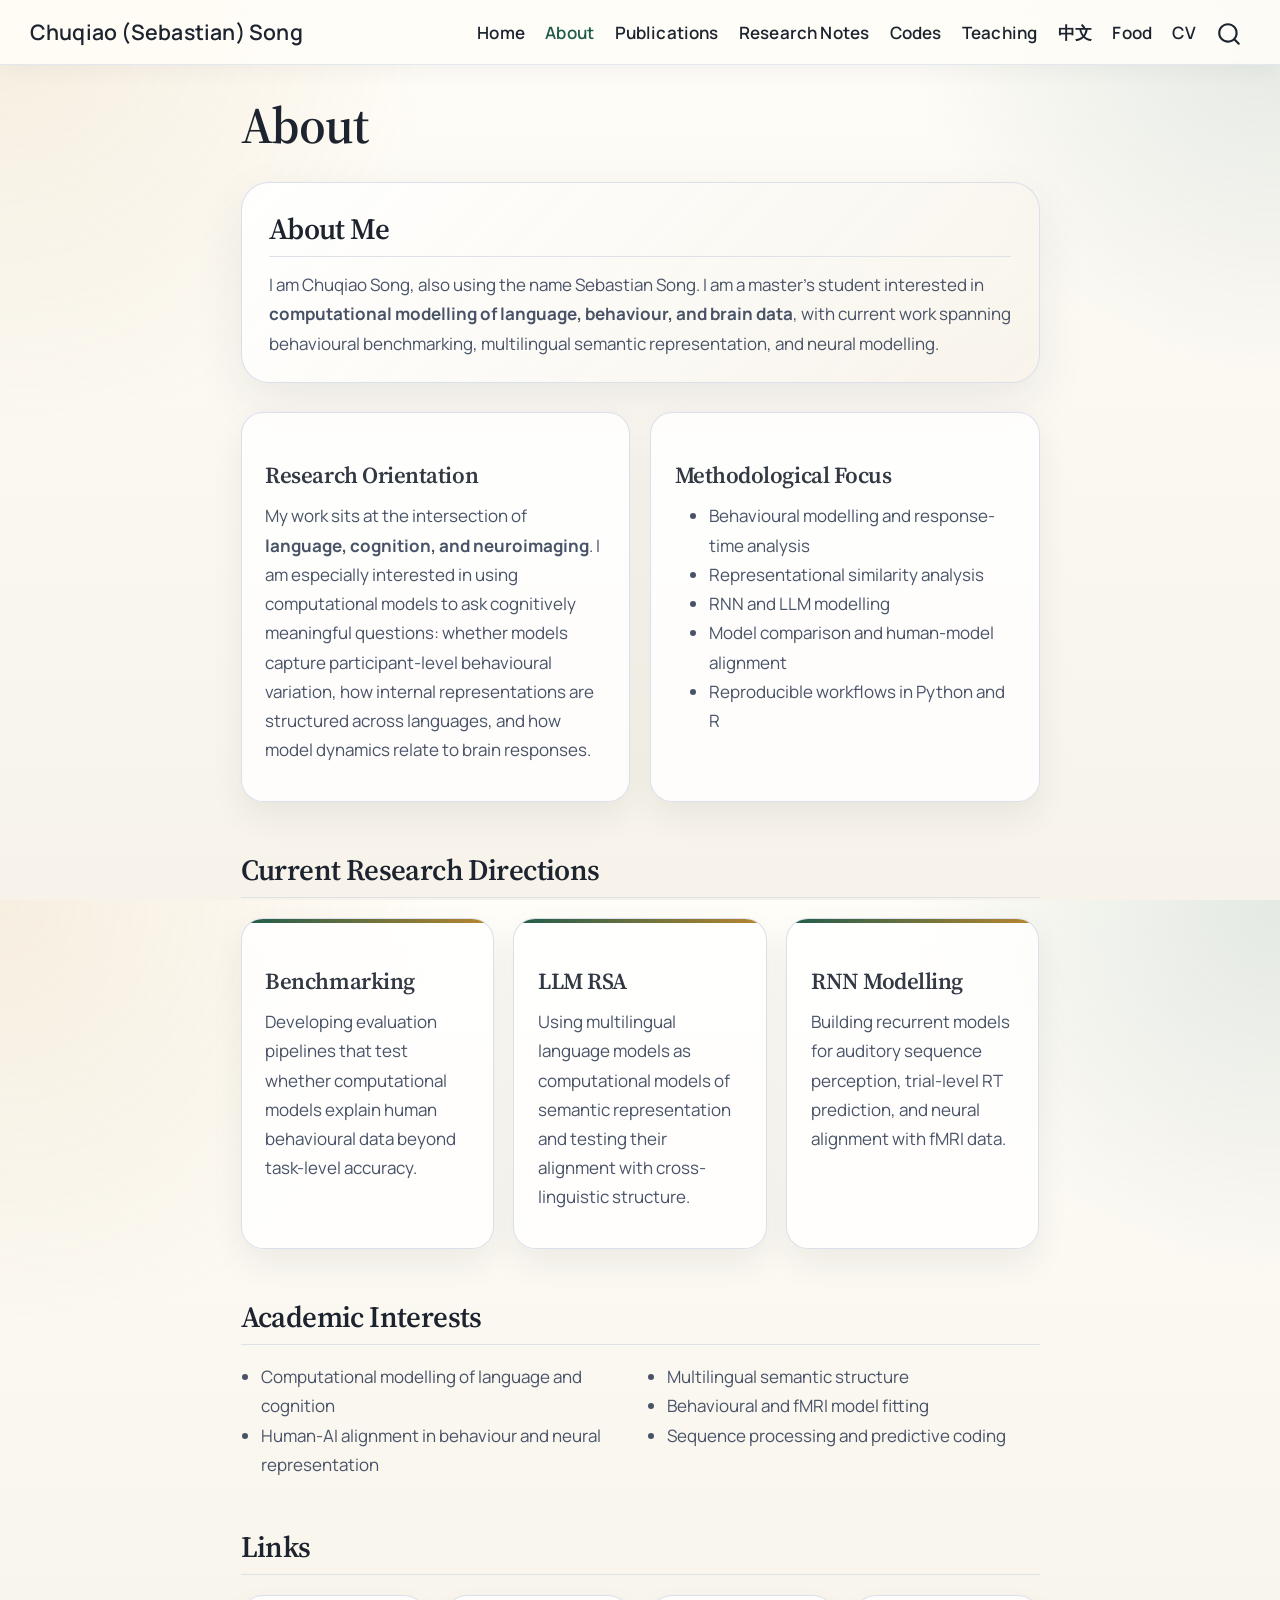
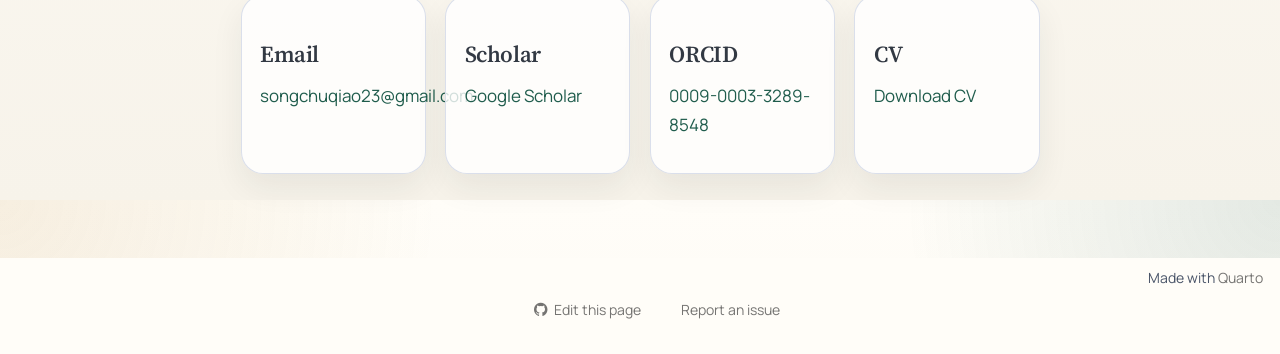
==== commit a5f20833: "editted home and publication" ====
--- a/docs/about.html
+++ b/docs/about.html
@@ -41,7 +41,7 @@
 <link href="site_libs/quarto-html/quarto-syntax-highlighting-4ddf543e2355fdfec88fa953ceab072a.css" rel="stylesheet" id="quarto-text-highlighting-styles">
 <script src="site_libs/bootstrap/bootstrap.min.js"></script>
 <link href="site_libs/bootstrap/bootstrap-icons.css" rel="stylesheet">
-<link href="site_libs/bootstrap/bootstrap-bd5d660374811c8d679b841d93a1e5d9.min.css" rel="stylesheet" append-hash="true" id="quarto-bootstrap" data-mode="light">
+<link href="site_libs/bootstrap/bootstrap-930364ebd90552664cc9534774249234.min.css" rel="stylesheet" append-hash="true" id="quarto-bootstrap" data-mode="light">
 <script id="quarto-search-options" type="application/json">{
   "location": "navbar",
   "copy-button": false,
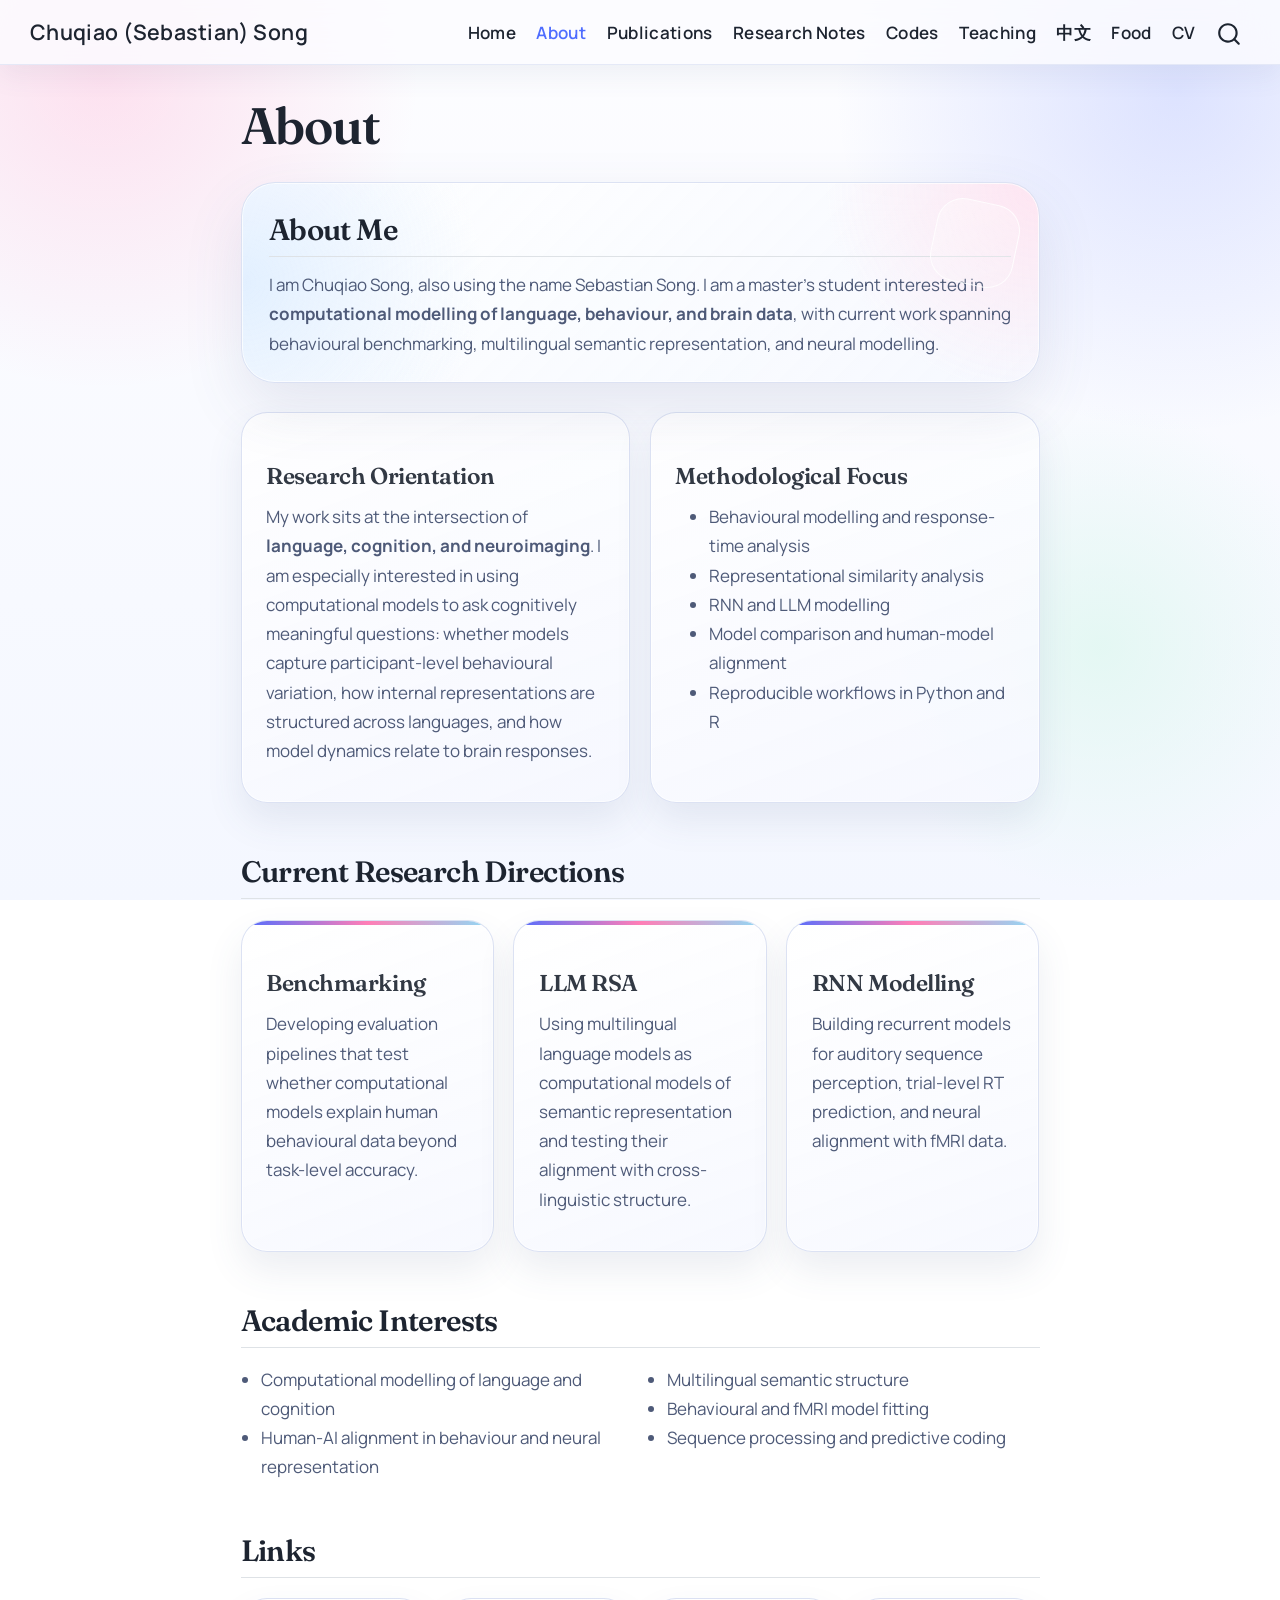
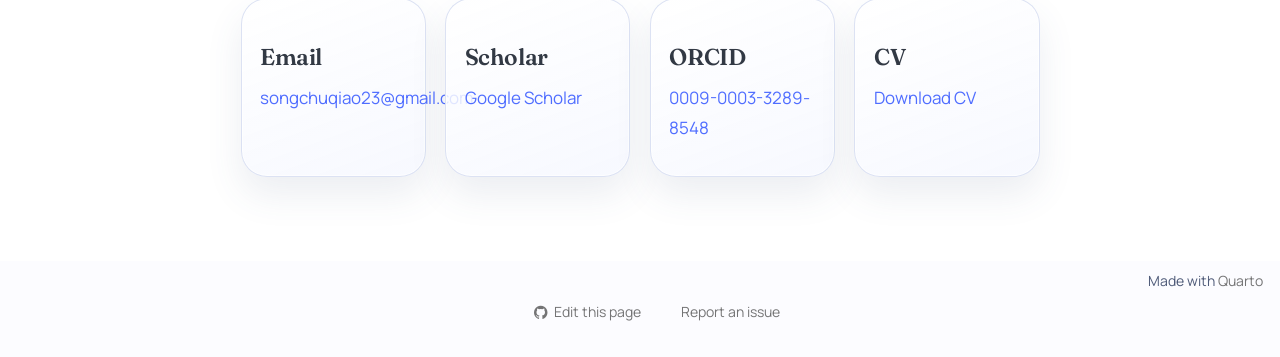
==== commit 2be95338: "njs" ====
--- a/docs/about.html
+++ b/docs/about.html
@@ -41,7 +41,7 @@
 <link href="site_libs/quarto-html/quarto-syntax-highlighting-4ddf543e2355fdfec88fa953ceab072a.css" rel="stylesheet" id="quarto-text-highlighting-styles">
 <script src="site_libs/bootstrap/bootstrap.min.js"></script>
 <link href="site_libs/bootstrap/bootstrap-icons.css" rel="stylesheet">
-<link href="site_libs/bootstrap/bootstrap-930364ebd90552664cc9534774249234.min.css" rel="stylesheet" append-hash="true" id="quarto-bootstrap" data-mode="light">
+<link href="site_libs/bootstrap/bootstrap-049806b92d24795d61b7be0728e8c678.min.css" rel="stylesheet" append-hash="true" id="quarto-bootstrap" data-mode="light">
 <script id="quarto-search-options" type="application/json">{
   "location": "navbar",
   "copy-button": false,
@@ -307,7 +307,7 @@
     }
       var localhostRegex = new RegExp(/^(?:http|https):\/\/localhost\:?[0-9]*\//);
       var mailtoRegex = new RegExp(/^mailto:/);
-        var filterRegex = new RegExp("https:\/\/songcssebastian\.github\.io");
+        var filterRegex = new RegExp("https:\/\/ss-sebastian\.github\.io");
       var isInternal = (href) => {
           return filterRegex.test(href) || localhostRegex.test(href) || mailtoRegex.test(href);
       }
@@ -642,7 +642,7 @@
     </div>   
     <div class="nav-footer-center">
       &nbsp;
-    <div class="toc-actions"><ul><li><a href="https://github.com/ss-sebastian/songcssebastian.github.io/edit/main/about.qmd" class="toc-action"><i class="bi bi-github"></i>Edit this page</a></li><li><a href="https://github.com/ss-sebastian/songcssebastian.github.io/issues/new" class="toc-action"><i class="bi empty"></i>Report an issue</a></li></ul></div></div>
+    <div class="toc-actions"><ul><li><a href="https://github.com/ss-sebastian/ss-sebastian.github.io/edit/main/about.qmd" class="toc-action"><i class="bi bi-github"></i>Edit this page</a></li><li><a href="https://github.com/ss-sebastian/ss-sebastian.github.io/issues/new" class="toc-action"><i class="bi empty"></i>Report an issue</a></li></ul></div></div>
     <div class="nav-footer-right">
 <p>Made with <a href="https://quarto.org/">Quarto</a><br></p>
 </div>
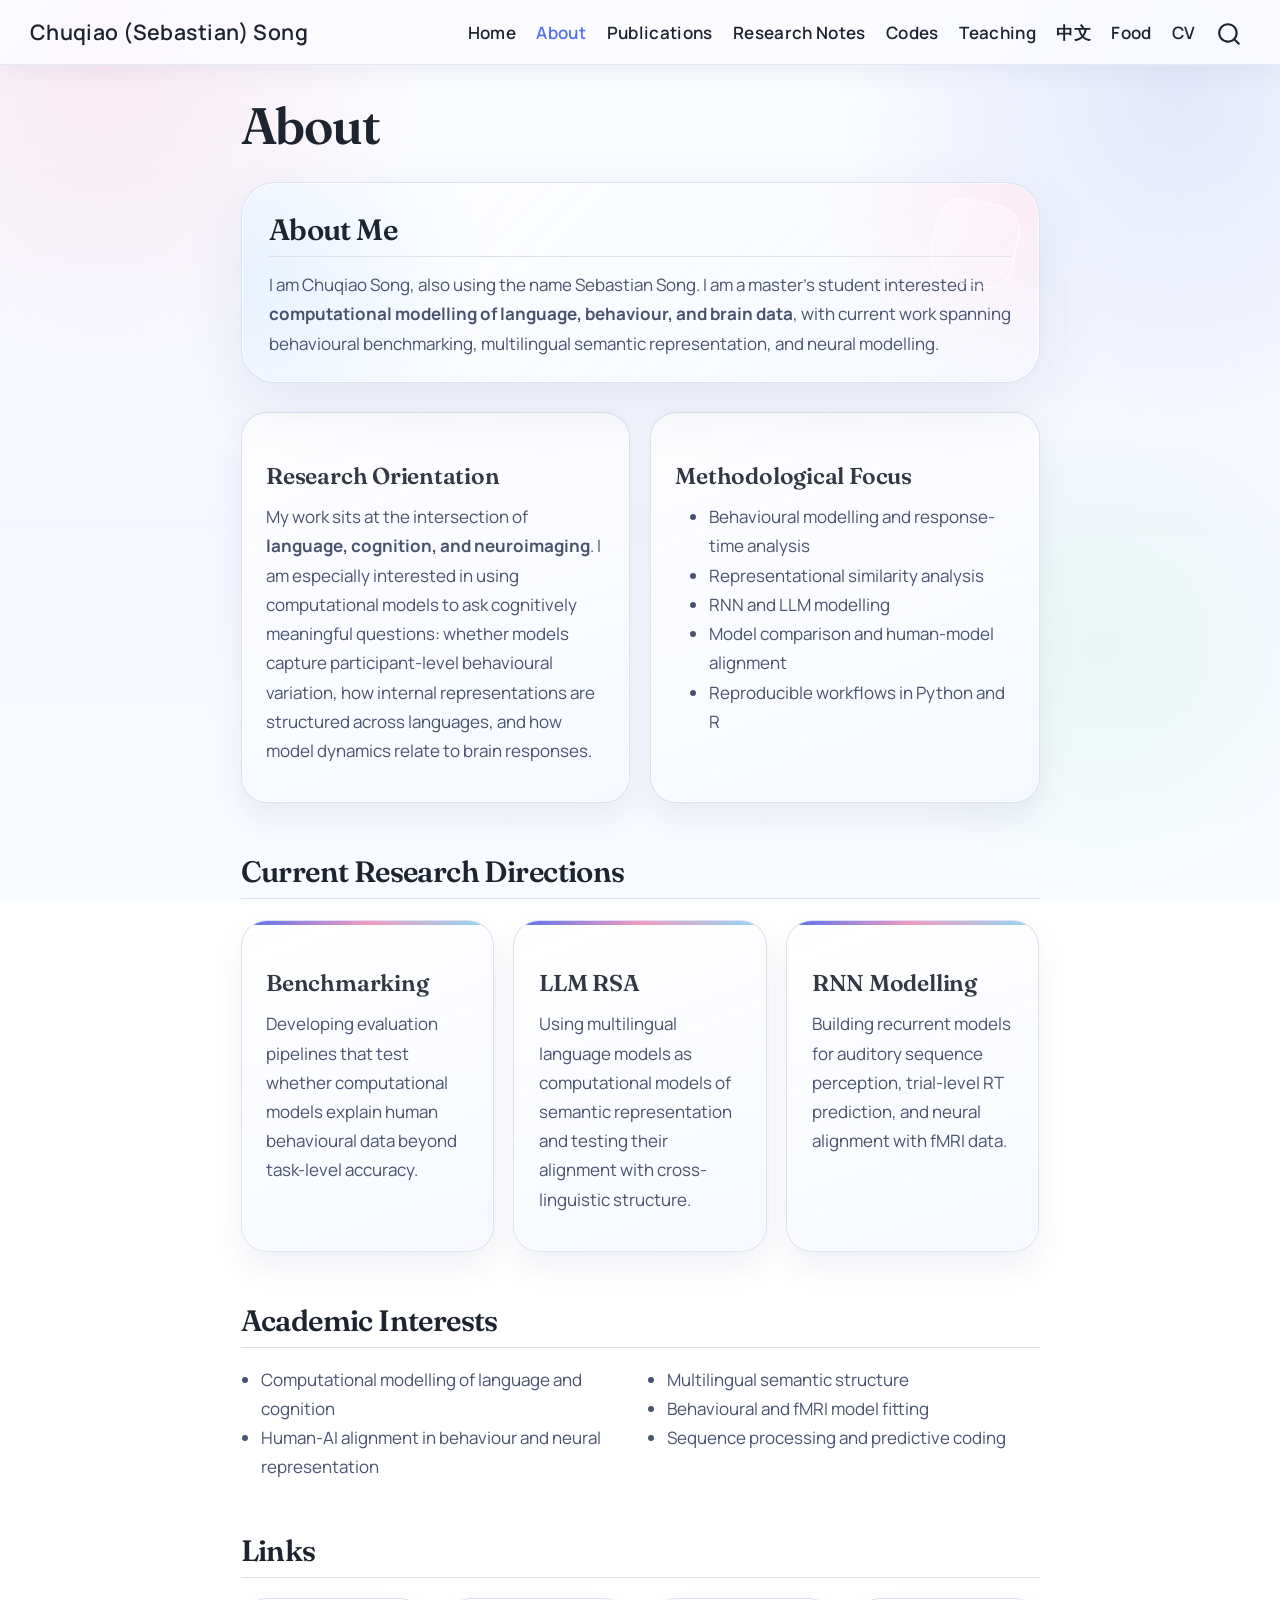
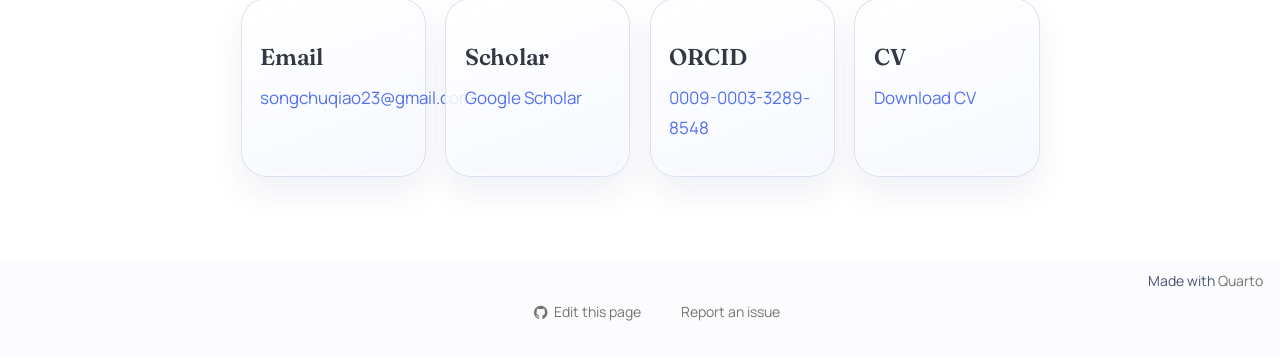
==== commit c04078cb: "style changed" ====
--- a/docs/about.html
+++ b/docs/about.html
@@ -41,7 +41,7 @@
 <link href="site_libs/quarto-html/quarto-syntax-highlighting-4ddf543e2355fdfec88fa953ceab072a.css" rel="stylesheet" id="quarto-text-highlighting-styles">
 <script src="site_libs/bootstrap/bootstrap.min.js"></script>
 <link href="site_libs/bootstrap/bootstrap-icons.css" rel="stylesheet">
-<link href="site_libs/bootstrap/bootstrap-049806b92d24795d61b7be0728e8c678.min.css" rel="stylesheet" append-hash="true" id="quarto-bootstrap" data-mode="light">
+<link href="site_libs/bootstrap/bootstrap-dd4c8806c775a5cda8573bd8116b9f9c.min.css" rel="stylesheet" append-hash="true" id="quarto-bootstrap" data-mode="light">
 <script id="quarto-search-options" type="application/json">{
   "location": "navbar",
   "copy-button": false,
